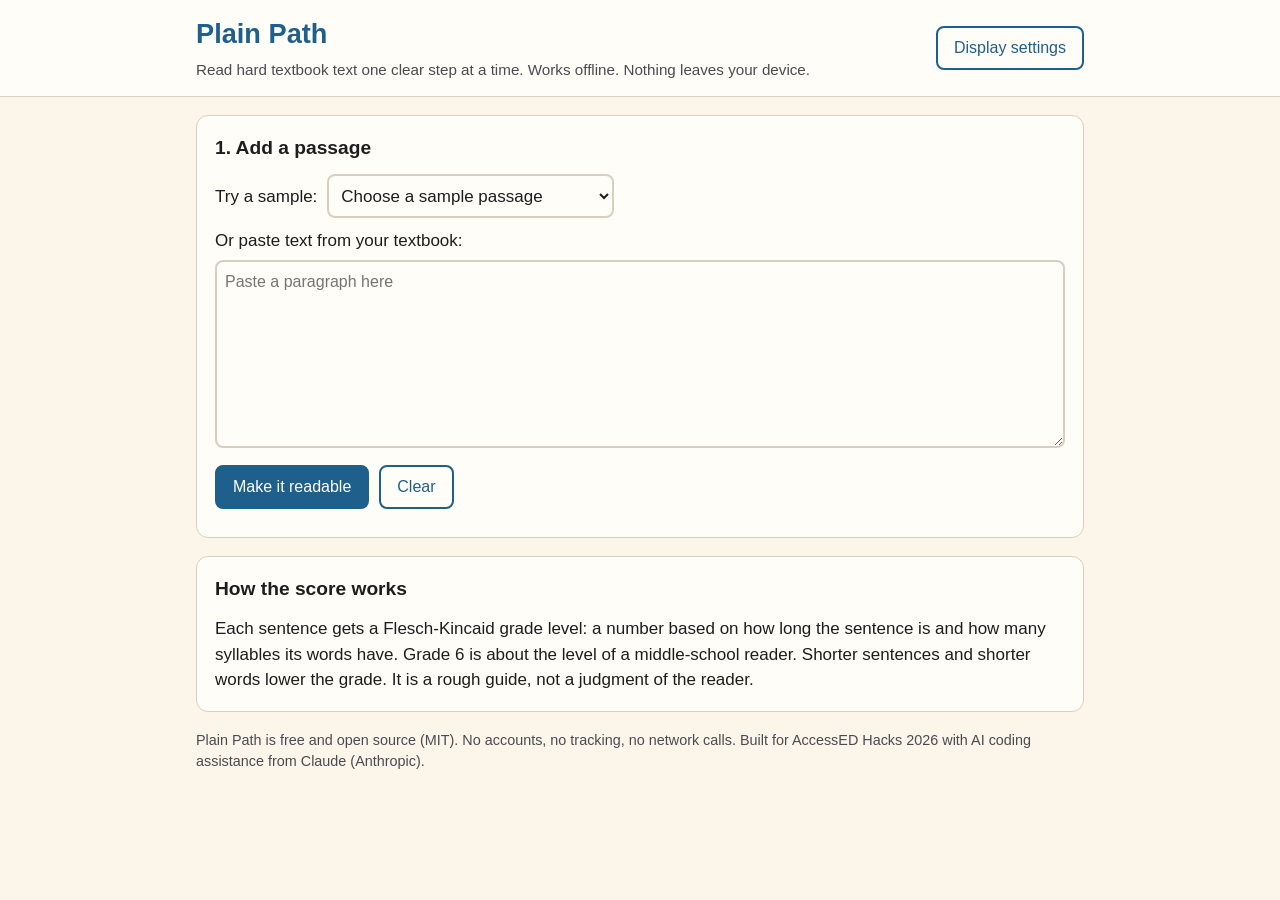
==== app/index.html @ 940a7144 "Plain Path: read hard textbook text one clear step at a time (AccessED Hacks) Co-Authored-By: Claude" ====
<!doctype html>
<html lang="en">
<head>
<meta charset="utf-8">
<meta name="viewport" content="width=device-width, initial-scale=1">
<title>Plain Path</title>
<meta name="description" content="Plain Path helps learners with dyslexia or who are new to English read dense textbook passages. Runs offline, no login.">
<meta name="theme-color" content="#1f5f8b">
<link rel="manifest" href="manifest.webmanifest">
<link rel="icon" href="icon.svg" type="image/svg+xml">
<link rel="stylesheet" href="styles.css">
</head>
<body>
<a class="skip" href="#main">Skip to main content</a>
<header class="top">
  <div class="wrap top-row">
    <div>
      <h1>Plain Path</h1>
      <p class="tag">Read hard textbook text one clear step at a time. Works offline. Nothing leaves your device.</p>
    </div>
    <button id="settingsToggle" class="btn ghost" aria-expanded="false" aria-controls="settings">Display settings</button>
  </div>
</header>

<section id="settings" class="settings" hidden aria-label="Display settings">
  <div class="wrap settings-grid">
    <label>Text size <output id="fontSizeOut">20px</output>
      <input type="range" id="fontSize" min="16" max="34" step="1" value="20"></label>
    <label>Letter spacing <output id="letterOut">0.02em</output>
      <input type="range" id="letter" min="0" max="0.2" step="0.01" value="0.02"></label>
    <label>Word spacing <output id="wordOut">0.1em</output>
      <input type="range" id="wordSp" min="0" max="0.6" step="0.05" value="0.1"></label>
    <label>Line spacing <output id="lineOut">1.7</output>
      <input type="range" id="line" min="1.3" max="2.6" step="0.1" value="1.7"></label>
    <label>Font
      <select id="font">
        <option value="sans">Clear sans (Verdana / Arial)</option>
        <option value="serif">Serif (Georgia)</option>
        <option value="mono">Monospace (even letter widths)</option>
      </select></label>
    <label>Background tint
      <select id="tint">
        <option value="cream">Cream</option>
        <option value="white">White</option>
        <option value="blue">Soft blue</option>
        <option value="green">Soft green</option>
        <option value="peach">Peach</option>
        <option value="dark">Dark</option>
      </select></label>
    <label class="check"><input type="checkbox" id="contrast"> High contrast</label>
    <label class="check"><input type="checkbox" id="ruler"> Reading ruler (dim other sentences)</label>
    <button id="resetSettings" class="btn ghost" type="button">Reset display</button>
  </div>
</section>

<main id="main" class="wrap">
  <section class="card" aria-labelledby="inputHead">
    <h2 id="inputHead">1. Add a passage</h2>
    <div class="row">
      <label for="sample">Try a sample:</label>
      <select id="sample">
        <option value="">Choose a sample passage</option>
        <option value="photo">Science: Photosynthesis</option>
        <option value="water">Earth science: The water cycle</option>
        <option value="civics">Civics: How a bill becomes a law</option>
      </select>
    </div>
    <label for="input" class="block">Or paste text from your textbook:</label>
    <textarea id="input" rows="7" spellcheck="true" placeholder="Paste a paragraph here"></textarea>
    <div class="row">
      <button id="analyze" class="btn primary" type="button">Make it readable</button>
      <button id="clear" class="btn ghost" type="button">Clear</button>
      <span id="charCount" class="muted" aria-live="polite"></span>
    </div>
  </section>

  <section id="results" class="card" hidden aria-labelledby="resHead">
    <h2 id="resHead">2. Read it your way</h2>
    <div id="summary" class="summary" aria-live="polite"></div>

    <div class="tabs" role="tablist" aria-label="Reading views">
      <button role="tab" id="tab-read" aria-controls="panel-read" aria-selected="true">Full text</button>
      <button role="tab" id="tab-focus" aria-controls="panel-focus" aria-selected="false" tabindex="-1">Focus reader</button>
      <button role="tab" id="tab-plain" aria-controls="panel-plain" aria-selected="false" tabindex="-1">Plainer version</button>
      <button role="tab" id="tab-hints" aria-controls="panel-hints" aria-selected="false" tabindex="-1">Rewrite hints</button>
    </div>

    <div class="speech" role="group" aria-label="Read aloud">
      <button id="play" class="btn primary" type="button">Read aloud</button>
      <button id="stop" class="btn ghost" type="button" disabled>Stop</button>
      <label>Speed <output id="rateOut">0.9x</output>
        <input type="range" id="rate" min="0.5" max="1.5" step="0.1" value="0.9"></label>
      <span id="speechNote" class="muted"></span>
    </div>

    <div role="tabpanel" id="panel-read" aria-labelledby="tab-read" tabindex="0">
      <p class="legend"><span class="sw easy"></span> easier <span class="sw mid"></span> harder <span class="sw hard"></span> hardest. <span class="gl-sample">Underlined</span> words: select to see a plain meaning.</p>
      <div id="reader" class="reader"></div>
    </div>

    <div role="tabpanel" id="panel-focus" aria-labelledby="tab-focus" tabindex="0" hidden>
      <p class="muted">One sentence at a time. Use the buttons or the Left and Right arrow keys.</p>
      <div class="focus-box">
        <p id="focusMeta" class="focus-meta" aria-live="polite"></p>
        <div id="focusSentence" class="reader focus-sentence"></div>
        <div id="focusHint" class="focus-hint"></div>
      </div>
      <div class="row">
        <button id="prev" class="btn ghost" type="button">Previous sentence</button>
        <button id="next" class="btn primary" type="button">Next sentence</button>
        <button id="sayOne" class="btn ghost" type="button">Read this sentence</button>
      </div>
    </div>

    <div role="tabpanel" id="panel-plain" aria-labelledby="tab-plain" tabindex="0" hidden>
      <p class="muted">An automatic, rule-based draft: long sentences split and some hard words swapped for simple ones (shown <mark class="swap">like this</mark>). It can be wrong, so check it against the original.</p>
      <div id="plain" class="reader"></div>
    </div>

    <div role="tabpanel" id="panel-hints" aria-labelledby="tab-hints" tabindex="0" hidden>
      <p class="muted">Hardest sentences first. These are suggestions for a teacher, tutor or you.</p>
      <ol id="hints" class="hints"></ol>
    </div>
  </section>

  <section class="card about" aria-labelledby="aboutHead">
    <h2 id="aboutHead">How the score works</h2>
    <p>Each sentence gets a Flesch-Kincaid grade level: a number based on how long the sentence is and how many syllables its words have. Grade 6 is about the level of a middle-school reader. Shorter sentences and shorter words lower the grade. It is a rough guide, not a judgment of the reader.</p>
  </section>
</main>

<div id="pop" class="pop" role="dialog" aria-modal="false" aria-labelledby="popWord" hidden>
  <p class="pop-word" id="popWord"></p>
  <p class="pop-def" id="popDef"></p>
  <div class="row">
    <button id="popSay" class="btn ghost small" type="button">Hear it</button>
    <button id="popClose" class="btn ghost small" type="button">Close</button>
  </div>
</div>
<div id="live" class="sr-only" aria-live="polite"></div>

<footer class="wrap foot">
  <p>Plain Path is free and open source (MIT). No accounts, no tracking, no network calls. Built for AccessED Hacks 2026 with AI coding assistance from Claude (Anthropic).</p>
</footer>
<script src="glossary.js"></script>
<script src="app.js"></script>
</body>
</html>
---- app/styles.css ----
:root {
  --bg: #fbf6e9; --card: #fffdf7; --text: #1d1d1f; --muted: #4a4a52; --line: #d8d0bd;
  --accent: #1f5f8b; --accent-text: #ffffff; --focus: #b3461d;
  --mid: #fff0b3; --hard: #ffd3c4; --hard-line: #a8341a; --swap: #d9ecff;
  --speak: #ffe066; --sent-now: #e3f0ff;
  --fs: 20px; --ls: 0.02em; --ws: 0.1em; --lh: 1.7;
  --font: Verdana, "Segoe UI", Arial, Helvetica, sans-serif;
}
body[data-tint="white"] { --bg: #ffffff; --card: #ffffff; }
body[data-tint="blue"]  { --bg: #e8f1fb; --card: #f3f8fd; }
body[data-tint="green"] { --bg: #e9f4e6; --card: #f4faf2; }
body[data-tint="peach"] { --bg: #fdece2; --card: #fff6f0; }
body[data-tint="dark"]  {
  --bg: #16181d; --card: #20232a; --text: #ececec; --muted: #c2c2c8; --line: #3b3f48;
  --accent: #8cc4ef; --accent-text: #0b1b29; --focus: #ffb38a;
  --mid: #4a4120; --hard: #5a2a20; --hard-line: #ff9f80; --swap: #1e3a56;
  --speak: #5c4b00; --sent-now: #23384f;
}
body.contrast {
  --bg: #ffffff; --card: #ffffff; --text: #000000; --muted: #000000; --line: #000000;
  --accent: #000000; --accent-text: #ffffff; --focus: #0000cc;
  --mid: #ffff00; --hard: #ffb3b3; --hard-line: #000000; --swap: #b3e0ff; --speak: #00ffff; --sent-now: #e6e6e6;
}
body.contrast[data-tint="dark"] {
  --bg: #000000; --card: #000000; --text: #ffffff; --muted: #ffffff; --line: #ffffff;
  --accent: #ffff00; --accent-text: #000000; --focus: #00ffff;
  --mid: #3d3d00; --hard: #5c0000; --hard-line: #ffffff; --swap: #00305c; --speak: #006b6b; --sent-now: #262626;
}
body.f-serif { --font: Georgia, "Times New Roman", serif; }
body.f-mono  { --font: "Courier New", Consolas, monospace; }

* { box-sizing: border-box; }
html { -webkit-text-size-adjust: 100%; }
body { margin: 0; background: var(--bg); color: var(--text); font-family: var(--font); font-size: 17px; line-height: 1.5; }
.wrap { max-width: 920px; margin: 0 auto; padding: 0 16px; }
.skip { position: absolute; left: -9999px; top: 0; background: var(--accent); color: var(--accent-text); padding: 8px 12px; z-index: 10; }
.skip:focus { left: 8px; top: 8px; }
.sr-only { position: absolute; width: 1px; height: 1px; overflow: hidden; clip: rect(0 0 0 0); white-space: nowrap; }
:focus-visible { outline: 3px solid var(--focus); outline-offset: 2px; }

.top { border-bottom: 1px solid var(--line); background: var(--card); }
.top-row { display: flex; gap: 12px; align-items: center; justify-content: space-between; padding-top: 14px; padding-bottom: 14px; flex-wrap: wrap; }
h1 { margin: 0; font-size: 1.7rem; color: var(--accent); }
body.contrast h1 { color: var(--text); }
.tag { margin: 4px 0 0; color: var(--muted); font-size: 0.95rem; }
h2 { font-size: 1.2rem; margin: 0 0 12px; }

.settings { background: var(--card); border-bottom: 1px solid var(--line); }
.settings-grid { display: grid; grid-template-columns: repeat(auto-fit, minmax(200px, 1fr)); gap: 14px 20px; padding-top: 16px; padding-bottom: 16px; align-items: end; }
.settings label { display: flex; flex-direction: column; gap: 4px; font-size: 0.95rem; }
.settings label.check { flex-direction: row; align-items: center; gap: 8px; }
output { font-weight: bold; }
input[type="range"] { width: 100%; accent-color: var(--accent); min-height: 28px; }
input[type="checkbox"] { width: 22px; height: 22px; accent-color: var(--accent); }
select, textarea { font: inherit; color: var(--text); background: var(--card); border: 2px solid var(--line); border-radius: 8px; padding: 8px; }
select { min-height: 44px; max-width: 100%; }
textarea { width: 100%; font-size: 1rem; line-height: 1.5; }

.card { background: var(--card); border: 1px solid var(--line); border-radius: 12px; padding: 18px; margin: 18px 0; }
.row { display: flex; gap: 10px; align-items: center; flex-wrap: wrap; margin: 10px 0; }
.block { display: block; margin: 10px 0 6px; }
.muted { color: var(--muted); font-size: 0.95rem; }

.btn { font: inherit; font-size: 1rem; min-height: 44px; padding: 8px 16px; border-radius: 8px; cursor: pointer; border: 2px solid var(--accent); }
.btn.primary { background: var(--accent); color: var(--accent-text); }
.btn.ghost { background: transparent; color: var(--accent); }
body.contrast .btn.ghost { color: var(--text); border-color: var(--text); }
.btn.small { min-height: 38px; padding: 4px 12px; font-size: 0.95rem; }
.btn:disabled { opacity: 0.55; cursor: not-allowed; }

.summary { display: grid; grid-template-columns: repeat(auto-fit, minmax(118px, 1fr)); gap: 10px; margin-bottom: 14px; }
.stat { border: 1px solid var(--line); border-radius: 10px; padding: 10px 12px; }
.stat b { display: block; font-size: 1.5rem; }
.stat.key { border: 2px solid var(--accent); }
.stat span { color: var(--muted); font-size: 0.9rem; }

.tabs { display: flex; gap: 6px; flex-wrap: wrap; border-bottom: 2px solid var(--line); margin-bottom: 12px; }
.tabs [role="tab"] { font: inherit; font-size: 1rem; background: transparent; color: var(--text); border: 0; border-bottom: 4px solid transparent; padding: 10px 12px; min-height: 44px; cursor: pointer; }
.tabs [role="tab"][aria-selected="true"] { border-bottom-color: var(--accent); font-weight: bold; }
body.contrast .tabs [role="tab"][aria-selected="true"] { border-bottom-color: var(--text); text-decoration: underline; }

.speech { display: flex; gap: 10px; align-items: center; flex-wrap: wrap; margin: 6px 0 14px; }
.speech label { display: flex; align-items: center; gap: 8px; }
.speech input[type="range"] { width: 140px; }

.legend { font-size: 0.95rem; color: var(--muted); }
.sw { display: inline-block; width: 1.1em; height: 1.1em; vertical-align: -0.2em; border: 1px solid var(--line); border-radius: 3px; margin-left: 6px; }
.sw.easy { background: var(--card); } .sw.mid { background: var(--mid); } .sw.hard { background: var(--hard); border-bottom: 3px solid var(--hard-line); }
.gl-sample { text-decoration: underline dotted 2px; text-underline-offset: 4px; }

.reader { font-size: var(--fs); letter-spacing: var(--ls); word-spacing: var(--ws); line-height: var(--lh); max-width: 68ch; }
.reader p { margin: 0 0 0.9em; }
.sent { border-radius: 4px; padding: 0.08em 0.1em; transition: opacity 0.15s; -webkit-box-decoration-break: clone; box-decoration-break: clone; }
.sent.mid { background: var(--mid); }
.sent.hard { background: var(--hard); border-bottom: 3px solid var(--hard-line); }
#reader .sent.now { outline: 2px solid var(--accent); background: var(--sent-now); }
body.ruler .reader.ruled .sent:not(.now) { opacity: 0.35; }
.w.speaking { background: var(--speak); border-radius: 3px; }
.gl { font: inherit; letter-spacing: inherit; word-spacing: inherit; color: inherit; background: none; border: 0; padding: 0; margin: 0; cursor: help; text-decoration: underline dotted 2px; text-underline-offset: 4px; line-height: inherit; }
.gl:hover { text-decoration-style: solid; }
mark.swap { background: var(--swap); color: inherit; border-radius: 3px; padding: 0 0.1em; }

.focus-box { border: 2px solid var(--line); border-radius: 12px; padding: 18px; min-height: 160px; }
.focus-meta { margin: 0 0 10px; color: var(--muted); font-size: 0.95rem; }
.focus-sentence { font-size: calc(var(--fs) * 1.2); }
.focus-hint { margin-top: 12px; font-size: 0.95rem; color: var(--muted); }

.hints { padding-left: 1.3em; }
.hints li { margin-bottom: 16px; }
.hints .orig { font-size: 1rem; }
.hints ul { margin: 6px 0 0; padding-left: 1.2em; }
.grade { display: inline-block; font-size: 0.85rem; font-weight: bold; padding: 2px 8px; border-radius: 999px; border: 1px solid var(--line); margin-right: 6px; }

.pop { position: absolute; z-index: 20; max-width: min(340px, calc(100vw - 32px)); background: var(--card); color: var(--text); border: 2px solid var(--accent); border-radius: 10px; padding: 12px 14px; box-shadow: 0 6px 20px rgba(0,0,0,0.2); }
.pop-word { font-weight: bold; font-size: 1.15rem; margin: 0 0 4px; }
.pop-def { margin: 0 0 6px; font-size: 1.05rem; line-height: 1.5; }
.about p { margin: 0; }
.foot { color: var(--muted); font-size: 0.9rem; padding-bottom: 30px; }
@media (max-width: 520px) {
  h1 { font-size: 1.45rem; }
  .card { padding: 14px; }
  .speech input[type="range"] { width: 110px; }
  .pop { position: fixed; left: 16px !important; right: 16px; bottom: 16px; top: auto !important; max-width: none; }
}
@media (prefers-reduced-motion: reduce) { * { transition: none !important; } }
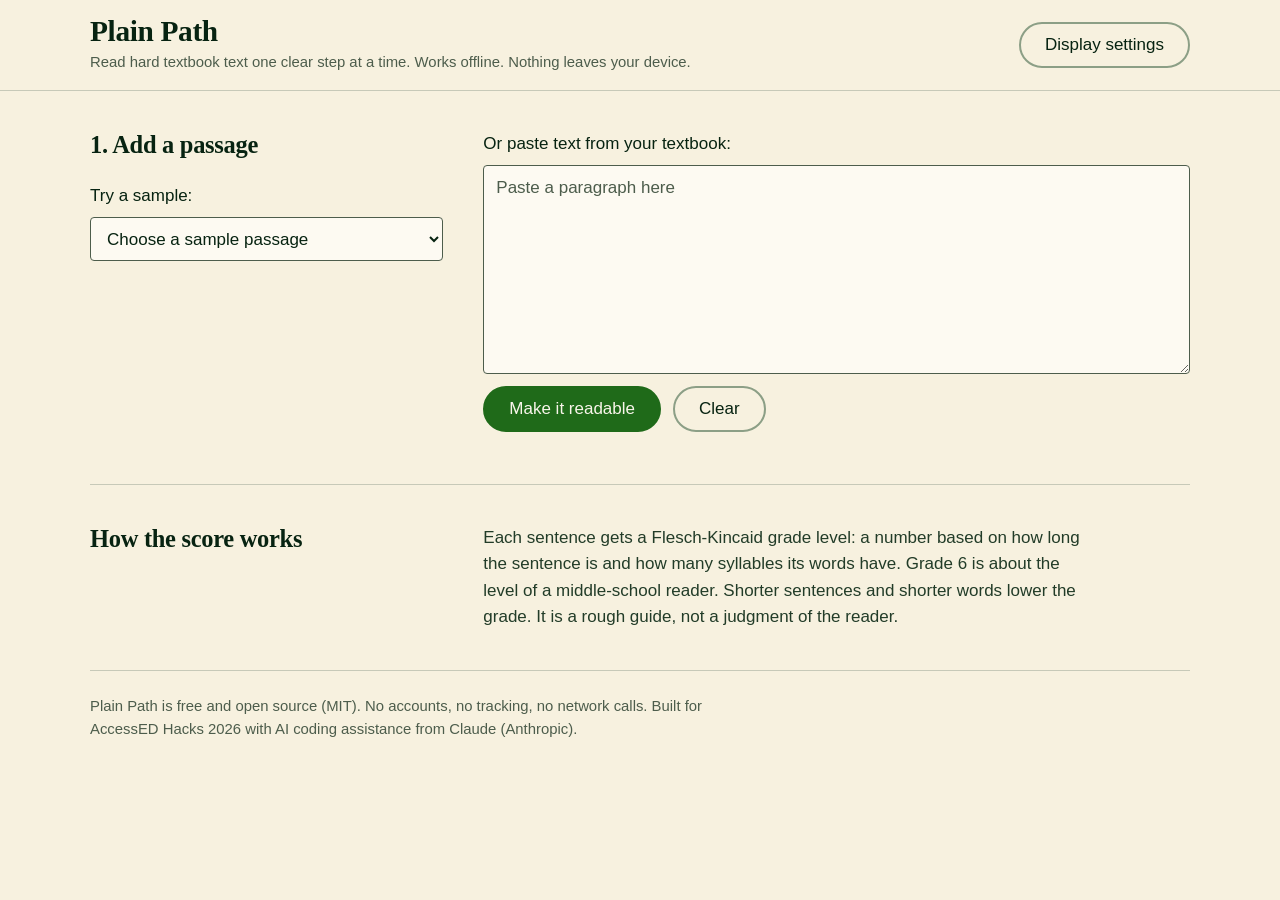
==== commit 122e4bff: "Redesign with the Hallmark design skill; refresh screenshots Co-Authored-By: Claude Opus 5.5 <norepl" ====
--- a/app/index.html
+++ b/app/index.html
@@ -5,7 +5,7 @@
 <meta name="viewport" content="width=device-width, initial-scale=1">
 <title>Plain Path</title>
 <meta name="description" content="Plain Path helps learners with dyslexia or who are new to English read dense textbook passages. Runs offline, no login.">
-<meta name="theme-color" content="#1f5f8b">
+<meta name="theme-color" content="#f6f0e0">
 <link rel="manifest" href="manifest.webmanifest">
 <link rel="icon" href="icon.svg" type="image/svg+xml">
 <link rel="stylesheet" href="styles.css">
@@ -13,17 +13,17 @@
 <body>
 <a class="skip" href="#main">Skip to main content</a>
 <header class="top">
-  <div class="wrap top-row">
-    <div>
+  <div class="container top-row">
+    <div class="brand">
       <h1>Plain Path</h1>
       <p class="tag">Read hard textbook text one clear step at a time. Works offline. Nothing leaves your device.</p>
     </div>
-    <button id="settingsToggle" class="btn ghost" aria-expanded="false" aria-controls="settings">Display settings</button>
+    <button id="settingsToggle" class="btn ghost" type="button" aria-expanded="false" aria-controls="settings">Display settings</button>
   </div>
 </header>
 
 <section id="settings" class="settings" hidden aria-label="Display settings">
-  <div class="wrap settings-grid">
+  <div class="container settings-grid">
     <label>Text size <output id="fontSizeOut">20px</output>
       <input type="range" id="fontSize" min="16" max="34" step="1" value="20"></label>
     <label>Letter spacing <output id="letterOut">0.02em</output>
@@ -53,10 +53,11 @@
   </div>
 </section>
 
-<main id="main" class="wrap">
-  <section class="card" aria-labelledby="inputHead">
-    <h2 id="inputHead">1. Add a passage</h2>
-    <div class="row">
+<main id="main" class="container">
+  <section class="compose" aria-labelledby="inputHead">
+    <div class="compose-side">
+      <h2 id="inputHead">1. Add a passage</h2>
+      <div class="field">
       <label for="sample">Try a sample:</label>
       <select id="sample">
         <option value="">Choose a sample passage</option>
@@ -64,20 +65,25 @@
         <option value="water">Earth science: The water cycle</option>
         <option value="civics">Civics: How a bill becomes a law</option>
       </select>
+      </div>
     </div>
-    <label for="input" class="block">Or paste text from your textbook:</label>
-    <textarea id="input" rows="7" spellcheck="true" placeholder="Paste a paragraph here"></textarea>
-    <div class="row">
-      <button id="analyze" class="btn primary" type="button">Make it readable</button>
-      <button id="clear" class="btn ghost" type="button">Clear</button>
-      <span id="charCount" class="muted" aria-live="polite"></span>
+    <div class="compose-main">
+      <label for="input" class="block">Or paste text from your textbook:</label>
+      <textarea id="input" rows="7" spellcheck="true" placeholder="Paste a paragraph here"></textarea>
+      <div class="row">
+        <button id="analyze" class="btn primary" type="button">Make it readable</button>
+        <button id="clear" class="btn ghost" type="button">Clear</button>
+        <span id="charCount" class="muted" aria-live="polite"></span>
+      </div>
     </div>
   </section>
 
-  <section id="results" class="card" hidden aria-labelledby="resHead">
+  <section id="results" class="results" hidden aria-labelledby="resHead">
     <h2 id="resHead">2. Read it your way</h2>
+    <div class="results-grid">
     <div id="summary" class="summary" aria-live="polite"></div>
 
+    <div class="results-main">
     <div class="tabs" role="tablist" aria-label="Reading views">
       <button role="tab" id="tab-read" aria-controls="panel-read" aria-selected="true">Full text</button>
       <button role="tab" id="tab-focus" aria-controls="panel-focus" aria-selected="false" tabindex="-1">Focus reader</button>
@@ -121,9 +127,11 @@
       <p class="muted">Hardest sentences first. These are suggestions for a teacher, tutor or you.</p>
       <ol id="hints" class="hints"></ol>
     </div>
+    </div>
+    </div>
   </section>
 
-  <section class="card about" aria-labelledby="aboutHead">
+  <section class="about" aria-labelledby="aboutHead">
     <h2 id="aboutHead">How the score works</h2>
     <p>Each sentence gets a Flesch-Kincaid grade level: a number based on how long the sentence is and how many syllables its words have. Grade 6 is about the level of a middle-school reader. Shorter sentences and shorter words lower the grade. It is a rough guide, not a judgment of the reader.</p>
   </section>
@@ -139,7 +147,7 @@
 </div>
 <div id="live" class="sr-only" aria-live="polite"></div>
 
-<footer class="wrap foot">
+<footer class="container foot">
   <p>Plain Path is free and open source (MIT). No accounts, no tracking, no network calls. Built for AccessED Hacks 2026 with AI coding assistance from Claude (Anthropic).</p>
 </footer>
 <script src="glossary.js"></script>
--- a/app/styles.css
+++ b/app/styles.css
@@ -1,125 +1,151 @@
-:root {
-  --bg: #fbf6e9; --card: #fffdf7; --text: #1d1d1f; --muted: #4a4a52; --line: #d8d0bd;
-  --accent: #1f5f8b; --accent-text: #ffffff; --focus: #b3461d;
-  --mid: #fff0b3; --hard: #ffd3c4; --hard-line: #a8341a; --swap: #d9ecff;
-  --speak: #ffe066; --sent-now: #e3f0ff;
-  --fs: 20px; --ls: 0.02em; --ws: 0.1em; --lh: 1.7;
-  --font: Verdana, "Segoe UI", Arial, Helvetica, sans-serif;
+/* Hallmark · shape: app screen · genre: editorial · theme: Garden (deal 1/3, seed calm-offline-reading-aid-7649·57299035·2026-10-29·r0) · redesign: full
+ * nav: kept, a top bar with the wordmark and one settings toggle · signature: the shaded passage, each sentence tinted by its grade at reading size, with the grade figures in a rail beside it · states: empty (no passage yet), full, speech unavailable note
+ * axes: light/roman-serif/chromatic-green · posture: committed · surface: absolute (the high-contrast display mode only) · contrast: pass · v2.0.0 */
+/* Hallmark · pre-emit critique: P4 H4 E4 S4 R5 V3 · weakest: V, the step order is kept; recomposed the passage form as a split row and moved the grade figures into a rail beside the reader */
+/* Hallmark · faces: Vollkorn and Hanken Grotesk are not loaded because the app promises zero network requests; Georgia carries the heads and the reader keeps the dyslexia-friendly Verdana default the settings switch */
+/* Hallmark · waive 7b · surface: absolute is declared, and only body.contrast paints pure black and white · a reader who ticks High contrast is asking for pure black on white, so tinting it would undo the setting */
+@import url("./tokens.css");
+@import url("./base.css");
+
+html { font-size: 106.25%; -webkit-text-size-adjust: 100%; }
+body { font-family: var(--font-body); color: var(--color-ink); background: var(--color-paper); line-height: 1.55; font-variant-numeric: lining-nums; }
+
+.skip { position: absolute; left: var(--space-xs); top: var(--space-xs); z-index: var(--z-toast); background: var(--color-accent); color: var(--color-accent-ink); padding: var(--space-xs) var(--space-sm); border-radius: var(--radius-card); transform: translateY(-200%); }
+.skip:focus { transform: none; }
+.sr-only { position: absolute; width: 1px; height: 1px; overflow: hidden; clip-path: inset(50%); white-space: nowrap; }
+:focus-visible { outline: 3px solid var(--color-focus); outline-offset: 2px; }
+/* The results heading takes focus only so screen readers land on it; it is not a control. */
+#resHead:focus { outline: none; }
+
+/* The top bar */
+.top { border-bottom: var(--rule-hair) solid var(--color-rule); }
+.top-row { display: flex; gap: var(--space-md) var(--space-lg); align-items: center; justify-content: space-between; flex-wrap: wrap; padding-block: var(--space-md); }
+.brand { min-width: 0; }
+h1 { font-size: var(--text-display); color: var(--color-ink); max-width: none; }
+.tag { margin-top: var(--space-2xs); color: var(--color-muted); font-size: var(--text-sm); max-width: 75ch; }
+h2 { font-size: var(--text-section); color: var(--color-ink); line-height: 1.15; }
+
+/* Display settings: a paper well under the bar */
+.settings { background: var(--color-paper-2); border-bottom: var(--rule-hair) solid var(--color-rule); }
+.settings-grid { display: grid; grid-template-columns: repeat(auto-fit, minmax(13rem, 1fr)); gap: var(--space-md) var(--space-lg); padding-block: var(--space-lg); align-items: end; }
+.settings label { display: flex; flex-direction: column; gap: var(--space-2xs); font-size: var(--text-sm); color: var(--color-ink-2); }
+.settings label.check { flex-direction: row; align-items: center; gap: var(--space-xs); min-height: 44px; font-size: var(--text-md); color: var(--color-ink); }
+output { font-weight: 700; color: var(--color-ink); font-variant-numeric: tabular-nums; }
+
+/* Fields */
+input[type="range"] { width: 100%; accent-color: var(--color-accent); min-height: 32px; margin: 0; }
+input[type="checkbox"] { width: 22px; height: 22px; margin: 0; accent-color: var(--color-accent); flex-shrink: 0; }
+select, textarea { color: var(--color-ink); background: var(--color-surface); border: var(--rule-hair) solid var(--color-muted); border-radius: var(--radius-card); padding: var(--space-xs) var(--space-sm); }
+select { min-height: 44px; max-width: 100%; }
+textarea { display: block; width: 100%; font-size: var(--text-md); line-height: 1.6; resize: vertical; }
+select:hover, textarea:hover { border-color: var(--color-ink-2); }
+select:focus-visible, textarea:focus-visible { outline-offset: -1px; }
+select:disabled, textarea:disabled { opacity: 0.55; cursor: not-allowed; }
+::placeholder { color: var(--color-muted); opacity: 1; }
+
+/* Buttons: one flat leaf-green pill beside a hairline pill */
+.btn { font-size: var(--text-md); font-weight: 400; min-height: 44px; padding: var(--space-xs) var(--space-lg); border-radius: var(--radius-pill); cursor: pointer; border: 2px solid var(--color-rule-2); background: transparent; color: var(--color-ink); white-space: nowrap; transition: background-color var(--dur-micro) var(--ease-out), border-color var(--dur-micro) var(--ease-out), transform var(--dur-micro) var(--ease-out); }
+.btn.primary { background: var(--color-accent); border-color: var(--color-accent); color: var(--color-accent-ink); }
+.btn.ghost:hover { border-color: var(--color-ink-2); background: var(--color-paper-2); }
+.btn.primary:hover { background: var(--color-accent-strong); border-color: var(--color-accent-strong); }
+.btn:active { transform: translateY(1px); }
+.btn.small { min-height: 40px; padding: var(--space-2xs) var(--space-md); font-size: var(--text-sm); }
+.btn:disabled, .btn:disabled:hover { opacity: 0.55; cursor: not-allowed; transform: none; background: transparent; border-color: var(--color-rule-2); }
+.btn.primary:disabled { background: var(--color-accent); border-color: var(--color-accent); }
+body.contrast .btn.ghost { border-color: var(--color-ink); }
+
+.row { display: flex; gap: var(--space-sm); align-items: center; flex-wrap: wrap; margin-block: var(--space-sm); }
+.block { display: block; margin-bottom: var(--space-xs); }
+.muted { color: var(--color-muted); font-size: var(--text-sm); }
+.field { display: flex; flex-direction: column; gap: var(--space-xs); margin-top: var(--space-lg); }
+.field select { width: 100%; }
+
+/* 1. The passage form: the head and sample on the left, the paste box on the right */
+.compose { display: grid; grid-template-columns: minmax(0, 4fr) minmax(0, 8fr); gap: var(--space-lg) var(--space-xl); padding-block: var(--space-xl); align-items: start; }
+.compose-main { min-width: 0; }
+
+/* 2. The reader: grade figures in a rail beside the shaded passage */
+.results { border-top: var(--rule-hair) solid var(--color-rule-2); padding-block: var(--space-xl); }
+.results > h2 { margin-bottom: var(--space-lg); }
+.results-grid { display: grid; grid-template-columns: minmax(0, 1fr) minmax(0, 17rem); grid-template-areas: "main rail"; gap: var(--space-xl); align-items: start; }
+.results-main { grid-area: main; min-width: 0; }
+.summary { grid-area: rail; display: grid; grid-template-columns: repeat(2, minmax(0, 1fr)); gap: 0 var(--space-md); position: sticky; top: var(--space-md); }
+.stat { border-top: var(--rule-hair) solid var(--color-rule); padding-block: var(--space-sm); min-width: 0; }
+.stat b { display: block; font-family: var(--font-display); font-weight: var(--display-weight); font-size: var(--text-xl); line-height: 1.1; color: var(--color-ink); font-variant-numeric: lining-nums tabular-nums; }
+.stat.key { grid-column: span 2; border-top-color: var(--color-ink-2); }
+.stat.key b { font-size: var(--text-3xl); }
+.stat span { display: block; margin-top: var(--space-2xs); color: var(--color-muted); font-size: var(--text-sm); line-height: 1.35; }
+
+.tabs { display: flex; flex-wrap: wrap; gap: var(--space-2xs); border-bottom: var(--rule-hair) solid var(--color-rule-2); margin-bottom: var(--space-md); }
+.tabs [role="tab"] { flex-shrink: 0; font-size: var(--text-md); background: transparent; color: var(--color-ink-2); border: 0; border-bottom: 3px solid transparent; margin-bottom: -1px; padding: var(--space-xs) var(--space-sm); min-height: 44px; cursor: pointer; white-space: nowrap; transition: border-color var(--dur-micro) var(--ease-out), background-color var(--dur-micro) var(--ease-out); }
+.tabs [role="tab"]:hover { color: var(--color-ink); border-bottom-color: var(--color-rule-2); }
+.tabs [role="tab"]:active { background: var(--color-paper-2); }
+.tabs [role="tab"]:focus-visible { outline-offset: -3px; }
+.tabs [role="tab"][aria-selected="true"] { color: var(--color-ink); font-weight: 700; border-bottom-color: var(--color-accent); }
+body.contrast .tabs [role="tab"][aria-selected="true"] { text-decoration: underline; }
+
+.speech { display: flex; gap: var(--space-sm) var(--space-md); align-items: center; flex-wrap: wrap; margin-bottom: var(--space-lg); padding: var(--space-sm) var(--space-md); background: var(--color-paper-2); border-radius: var(--radius-card); }
+.speech label { display: flex; align-items: center; gap: var(--space-xs); }
+.speech input[type="range"] { width: 9rem; }
+
+[role="tabpanel"]:focus-visible { outline-offset: var(--space-xs); }
+.legend { font-size: var(--text-sm); color: var(--color-muted); margin-bottom: var(--space-md); max-width: 68ch; }
+.sw { display: inline-block; width: 1.1em; height: 1.1em; vertical-align: -0.2em; border: var(--rule-hair) solid var(--color-rule-2); border-radius: 3px; margin-left: var(--space-2xs); }
+.sw.easy { background: var(--color-paper); }
+.sw.mid { background: var(--color-level-mid); }
+.sw.hard { background: var(--color-level-hard); border-bottom: 3px solid var(--color-level-hard-line); }
+.gl-sample { color: var(--color-ink-2); text-decoration: underline dotted 2px; text-underline-offset: 4px; }
+
+.reader { font-size: var(--fs); letter-spacing: var(--ls); word-spacing: var(--ws); line-height: var(--lh); max-width: 68ch; color: var(--color-ink); }
+.reader p { max-width: none; margin: 0 0 0.9em; }
+.sent { border-radius: 3px; padding: 0.08em 0.1em; transition: opacity var(--dur-micro) var(--ease-out); -webkit-box-decoration-break: clone; box-decoration-break: clone; }
+.sent.mid { background: var(--color-level-mid); }
+.sent.hard { background: var(--color-level-hard); border-bottom: 3px solid var(--color-level-hard-line); }
+#reader .sent.now { outline: 2px solid var(--color-accent); background: var(--color-sent-now); }
+body.ruler .reader.ruled .sent:not(.now) { opacity: 0.35; }
+.w.speaking { background: var(--color-speak); border-radius: 3px; }
+.gl { font: inherit; letter-spacing: inherit; word-spacing: inherit; color: inherit; background: none; border: 0; padding: 0; margin: 0; cursor: help; text-decoration: underline dotted 2px; text-underline-offset: 4px; line-height: inherit; }
+.gl:hover { text-decoration-style: solid; text-decoration-color: var(--color-accent); }
+.gl:active { background: var(--color-sent-now); }
+mark.swap { background: var(--color-swap); color: inherit; border-radius: 3px; padding: 0 0.1em; }
+
+.focus-box { background: var(--color-paper-2); border-radius: var(--radius-card); padding: var(--space-lg); min-height: 10rem; margin-block: var(--space-md); }
+.focus-meta { margin-bottom: var(--space-sm); color: var(--color-muted); font-size: var(--text-sm); }
+.focus-sentence { font-size: calc(var(--fs) * 1.2); }
+.focus-hint { margin-top: var(--space-sm); font-size: var(--text-md); color: var(--color-ink-2); max-width: 68ch; }
+
+.hints { padding-left: 1.4em; margin: var(--space-md) 0 0; max-width: 72ch; }
+.hints > li { padding-block: var(--space-md); border-top: var(--rule-hair) solid var(--color-rule); }
+.hints .orig { font-size: var(--text-md); max-width: none; }
+.hints ul { margin: var(--space-xs) 0 0; padding-left: 1.2em; color: var(--color-ink-2); }
+.hints ul li + li { margin-top: var(--space-2xs); }
+.grade { display: inline-block; font-size: var(--text-sm); font-weight: 700; padding: 0 var(--space-xs); border-radius: var(--radius-pill); border: var(--rule-hair) solid var(--color-rule-2); margin-right: var(--space-xs); font-variant-numeric: tabular-nums; }
+
+/* The glossary card */
+.pop { position: absolute; z-index: var(--z-dropdown); max-width: min(22rem, calc(100% - 32px)); background: var(--color-surface); color: var(--color-ink); border: var(--rule-hair) solid var(--color-rule-2); border-top: 3px solid var(--color-accent); border-radius: var(--radius-card); padding: var(--space-sm) var(--space-md); box-shadow: 0 6px 20px var(--color-shadow); }
+.pop-word { font-family: var(--font-display); font-weight: var(--display-weight); font-size: var(--text-title); margin-bottom: var(--space-2xs); }
+.pop-def { margin-bottom: var(--space-xs); font-size: var(--text-md); line-height: 1.55; }
+.pop .row { margin-bottom: 0; }
+
+/* How the score works, set as a note beside its head */
+.about { display: grid; grid-template-columns: minmax(0, 4fr) minmax(0, 8fr); gap: var(--space-sm) var(--space-xl); border-block: var(--rule-hair) solid var(--color-rule); padding-block: var(--space-xl); }
+.about p { max-width: 65ch; color: var(--color-ink-2); }
+.foot { color: var(--color-muted); font-size: var(--text-sm); padding-block: var(--space-lg) var(--space-xl); }
+.foot p { max-width: 75ch; }
+
+@media (max-width: 60rem) {
+  .results-grid { grid-template-columns: minmax(0, 1fr); grid-template-areas: "rail" "main"; gap: var(--space-lg); }
+  .summary { position: static; grid-template-columns: repeat(2, minmax(0, 1fr)); }
+  .stat.key { grid-column: auto; }
+  .stat.key b { font-size: var(--text-2xl); }
 }
-body[data-tint="white"] { --bg: #ffffff; --card: #ffffff; }
-body[data-tint="blue"]  { --bg: #e8f1fb; --card: #f3f8fd; }
-body[data-tint="green"] { --bg: #e9f4e6; --card: #f4faf2; }
-body[data-tint="peach"] { --bg: #fdece2; --card: #fff6f0; }
-body[data-tint="dark"]  {
-  --bg: #16181d; --card: #20232a; --text: #ececec; --muted: #c2c2c8; --line: #3b3f48;
-  --accent: #8cc4ef; --accent-text: #0b1b29; --focus: #ffb38a;
-  --mid: #4a4120; --hard: #5a2a20; --hard-line: #ff9f80; --swap: #1e3a56;
-  --speak: #5c4b00; --sent-now: #23384f;
+@media (max-width: 48rem) {
+  .compose, .about { grid-template-columns: minmax(0, 1fr); }
+  .compose { padding-block: var(--space-lg); }
 }
-body.contrast {
-  --bg: #ffffff; --card: #ffffff; --text: #000000; --muted: #000000; --line: #000000;
-  --accent: #000000; --accent-text: #ffffff; --focus: #0000cc;
-  --mid: #ffff00; --hard: #ffb3b3; --hard-line: #000000; --swap: #b3e0ff; --speak: #00ffff; --sent-now: #e6e6e6;
-}
-body.contrast[data-tint="dark"] {
-  --bg: #000000; --card: #000000; --text: #ffffff; --muted: #ffffff; --line: #ffffff;
-  --accent: #ffff00; --accent-text: #000000; --focus: #00ffff;
-  --mid: #3d3d00; --hard: #5c0000; --hard-line: #ffffff; --swap: #00305c; --speak: #006b6b; --sent-now: #262626;
-}
-body.f-serif { --font: Georgia, "Times New Roman", serif; }
-body.f-mono  { --font: "Courier New", Consolas, monospace; }
-
-* { box-sizing: border-box; }
-html { -webkit-text-size-adjust: 100%; }
-body { margin: 0; background: var(--bg); color: var(--text); font-family: var(--font); font-size: 17px; line-height: 1.5; }
-.wrap { max-width: 920px; margin: 0 auto; padding: 0 16px; }
-.skip { position: absolute; left: -9999px; top: 0; background: var(--accent); color: var(--accent-text); padding: 8px 12px; z-index: 10; }
-.skip:focus { left: 8px; top: 8px; }
-.sr-only { position: absolute; width: 1px; height: 1px; overflow: hidden; clip: rect(0 0 0 0); white-space: nowrap; }
-:focus-visible { outline: 3px solid var(--focus); outline-offset: 2px; }
-
-.top { border-bottom: 1px solid var(--line); background: var(--card); }
-.top-row { display: flex; gap: 12px; align-items: center; justify-content: space-between; padding-top: 14px; padding-bottom: 14px; flex-wrap: wrap; }
-h1 { margin: 0; font-size: 1.7rem; color: var(--accent); }
-body.contrast h1 { color: var(--text); }
-.tag { margin: 4px 0 0; color: var(--muted); font-size: 0.95rem; }
-h2 { font-size: 1.2rem; margin: 0 0 12px; }
-
-.settings { background: var(--card); border-bottom: 1px solid var(--line); }
-.settings-grid { display: grid; grid-template-columns: repeat(auto-fit, minmax(200px, 1fr)); gap: 14px 20px; padding-top: 16px; padding-bottom: 16px; align-items: end; }
-.settings label { display: flex; flex-direction: column; gap: 4px; font-size: 0.95rem; }
-.settings label.check { flex-direction: row; align-items: center; gap: 8px; }
-output { font-weight: bold; }
-input[type="range"] { width: 100%; accent-color: var(--accent); min-height: 28px; }
-input[type="checkbox"] { width: 22px; height: 22px; accent-color: var(--accent); }
-select, textarea { font: inherit; color: var(--text); background: var(--card); border: 2px solid var(--line); border-radius: 8px; padding: 8px; }
-select { min-height: 44px; max-width: 100%; }
-textarea { width: 100%; font-size: 1rem; line-height: 1.5; }
-
-.card { background: var(--card); border: 1px solid var(--line); border-radius: 12px; padding: 18px; margin: 18px 0; }
-.row { display: flex; gap: 10px; align-items: center; flex-wrap: wrap; margin: 10px 0; }
-.block { display: block; margin: 10px 0 6px; }
-.muted { color: var(--muted); font-size: 0.95rem; }
-
-.btn { font: inherit; font-size: 1rem; min-height: 44px; padding: 8px 16px; border-radius: 8px; cursor: pointer; border: 2px solid var(--accent); }
-.btn.primary { background: var(--accent); color: var(--accent-text); }
-.btn.ghost { background: transparent; color: var(--accent); }
-body.contrast .btn.ghost { color: var(--text); border-color: var(--text); }
-.btn.small { min-height: 38px; padding: 4px 12px; font-size: 0.95rem; }
-.btn:disabled { opacity: 0.55; cursor: not-allowed; }
-
-.summary { display: grid; grid-template-columns: repeat(auto-fit, minmax(118px, 1fr)); gap: 10px; margin-bottom: 14px; }
-.stat { border: 1px solid var(--line); border-radius: 10px; padding: 10px 12px; }
-.stat b { display: block; font-size: 1.5rem; }
-.stat.key { border: 2px solid var(--accent); }
-.stat span { color: var(--muted); font-size: 0.9rem; }
-
-.tabs { display: flex; gap: 6px; flex-wrap: wrap; border-bottom: 2px solid var(--line); margin-bottom: 12px; }
-.tabs [role="tab"] { font: inherit; font-size: 1rem; background: transparent; color: var(--text); border: 0; border-bottom: 4px solid transparent; padding: 10px 12px; min-height: 44px; cursor: pointer; }
-.tabs [role="tab"][aria-selected="true"] { border-bottom-color: var(--accent); font-weight: bold; }
-body.contrast .tabs [role="tab"][aria-selected="true"] { border-bottom-color: var(--text); text-decoration: underline; }
-
-.speech { display: flex; gap: 10px; align-items: center; flex-wrap: wrap; margin: 6px 0 14px; }
-.speech label { display: flex; align-items: center; gap: 8px; }
-.speech input[type="range"] { width: 140px; }
-
-.legend { font-size: 0.95rem; color: var(--muted); }
-.sw { display: inline-block; width: 1.1em; height: 1.1em; vertical-align: -0.2em; border: 1px solid var(--line); border-radius: 3px; margin-left: 6px; }
-.sw.easy { background: var(--card); } .sw.mid { background: var(--mid); } .sw.hard { background: var(--hard); border-bottom: 3px solid var(--hard-line); }
-.gl-sample { text-decoration: underline dotted 2px; text-underline-offset: 4px; }
-
-.reader { font-size: var(--fs); letter-spacing: var(--ls); word-spacing: var(--ws); line-height: var(--lh); max-width: 68ch; }
-.reader p { margin: 0 0 0.9em; }
-.sent { border-radius: 4px; padding: 0.08em 0.1em; transition: opacity 0.15s; -webkit-box-decoration-break: clone; box-decoration-break: clone; }
-.sent.mid { background: var(--mid); }
-.sent.hard { background: var(--hard); border-bottom: 3px solid var(--hard-line); }
-#reader .sent.now { outline: 2px solid var(--accent); background: var(--sent-now); }
-body.ruler .reader.ruled .sent:not(.now) { opacity: 0.35; }
-.w.speaking { background: var(--speak); border-radius: 3px; }
-.gl { font: inherit; letter-spacing: inherit; word-spacing: inherit; color: inherit; background: none; border: 0; padding: 0; margin: 0; cursor: help; text-decoration: underline dotted 2px; text-underline-offset: 4px; line-height: inherit; }
-.gl:hover { text-decoration-style: solid; }
-mark.swap { background: var(--swap); color: inherit; border-radius: 3px; padding: 0 0.1em; }
-
-.focus-box { border: 2px solid var(--line); border-radius: 12px; padding: 18px; min-height: 160px; }
-.focus-meta { margin: 0 0 10px; color: var(--muted); font-size: 0.95rem; }
-.focus-sentence { font-size: calc(var(--fs) * 1.2); }
-.focus-hint { margin-top: 12px; font-size: 0.95rem; color: var(--muted); }
-
-.hints { padding-left: 1.3em; }
-.hints li { margin-bottom: 16px; }
-.hints .orig { font-size: 1rem; }
-.hints ul { margin: 6px 0 0; padding-left: 1.2em; }
-.grade { display: inline-block; font-size: 0.85rem; font-weight: bold; padding: 2px 8px; border-radius: 999px; border: 1px solid var(--line); margin-right: 6px; }
-
-.pop { position: absolute; z-index: 20; max-width: min(340px, calc(100vw - 32px)); background: var(--card); color: var(--text); border: 2px solid var(--accent); border-radius: 10px; padding: 12px 14px; box-shadow: 0 6px 20px rgba(0,0,0,0.2); }
-.pop-word { font-weight: bold; font-size: 1.15rem; margin: 0 0 4px; }
-.pop-def { margin: 0 0 6px; font-size: 1.05rem; line-height: 1.5; }
-.about p { margin: 0; }
-.foot { color: var(--muted); font-size: 0.9rem; padding-bottom: 30px; }
-@media (max-width: 520px) {
-  h1 { font-size: 1.45rem; }
-  .card { padding: 14px; }
-  .speech input[type="range"] { width: 110px; }
+@media (max-width: 32.5rem) {
+  h1 { font-size: var(--text-xl); }
+  .speech input[type="range"] { width: 7rem; }
   .pop { position: fixed; left: 16px !important; right: 16px; bottom: 16px; top: auto !important; max-width: none; }
 }
-@media (prefers-reduced-motion: reduce) { * { transition: none !important; } }
+@media (prefers-reduced-motion: reduce) { .btn, .tabs [role="tab"], .sent { transition: none; } .btn:active { transform: none; } }
